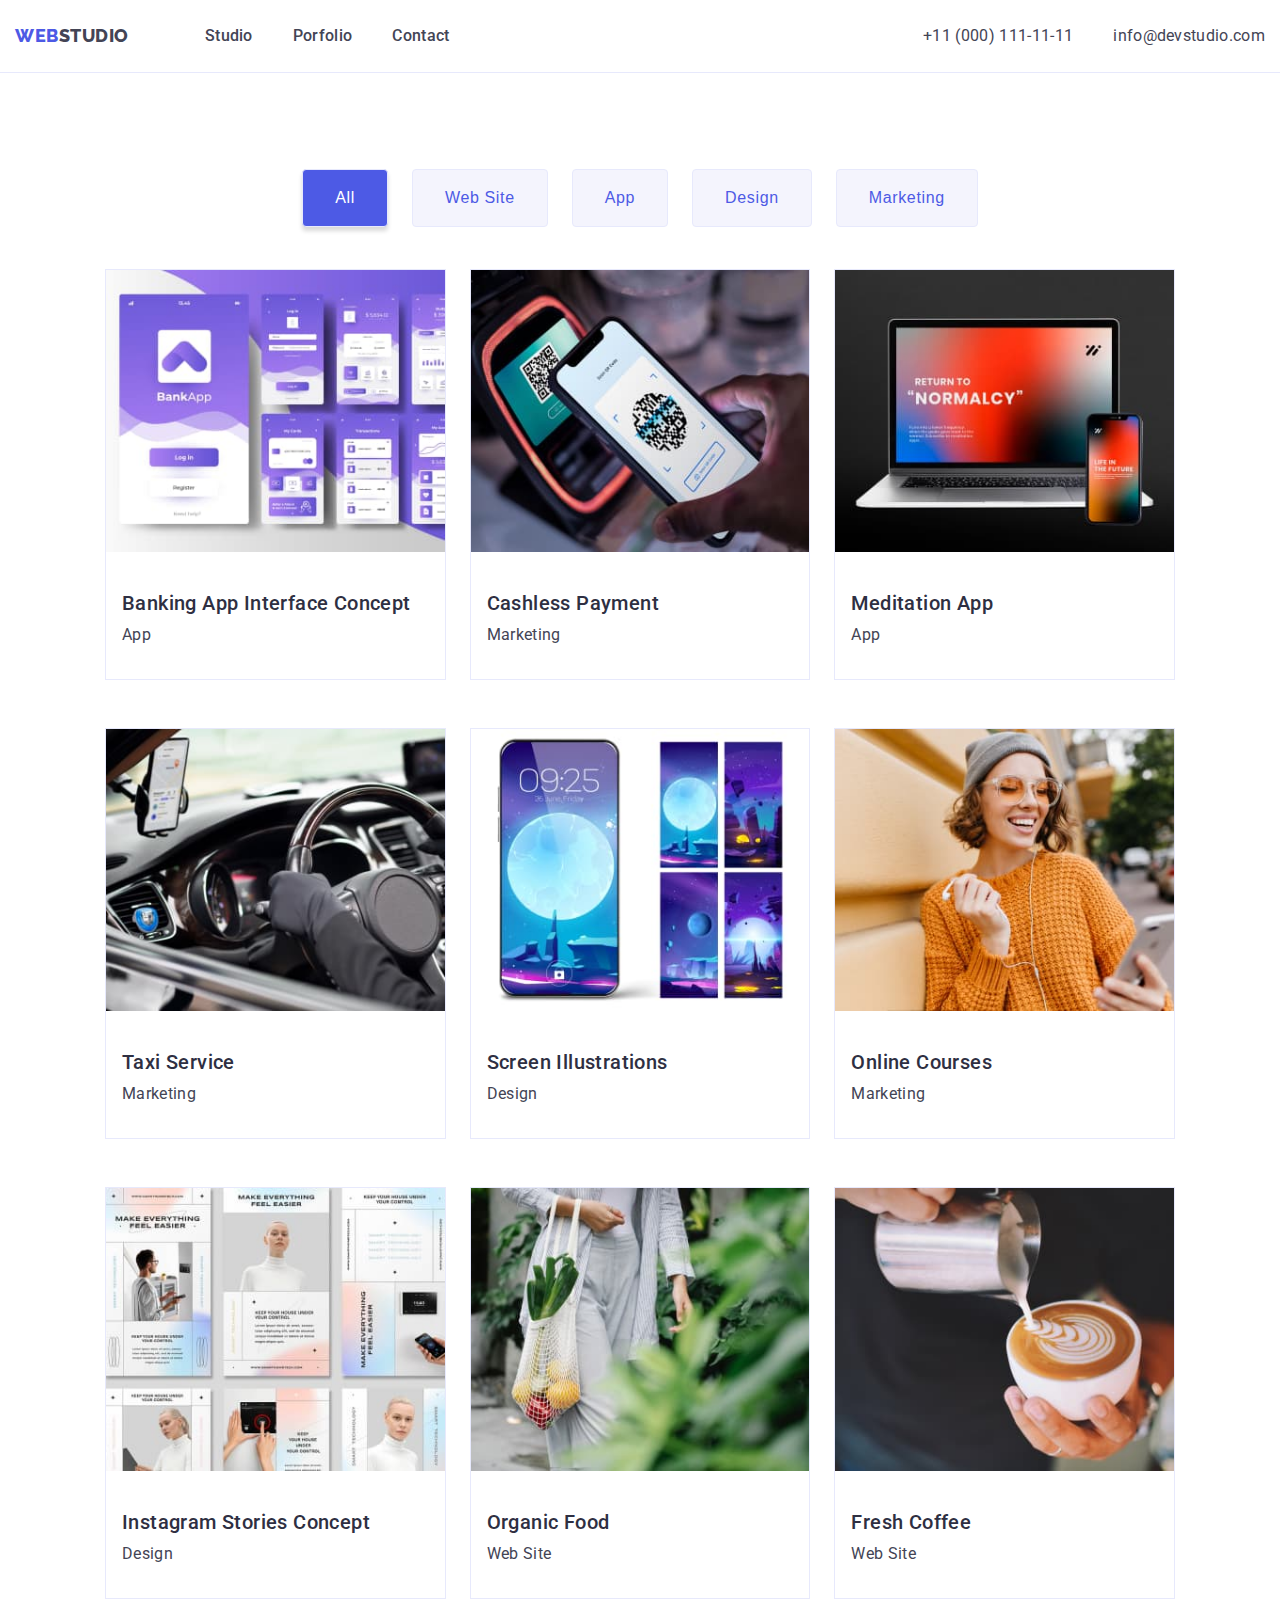
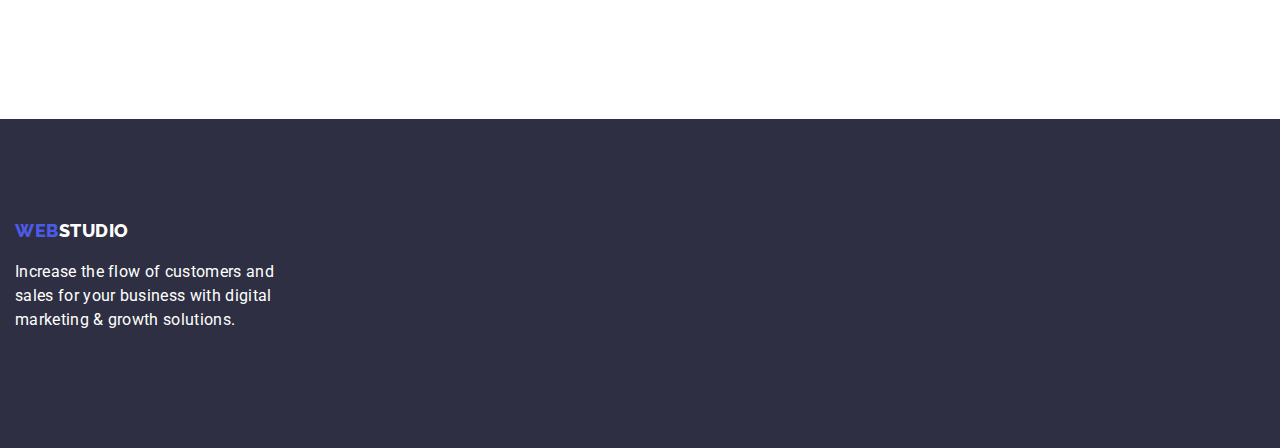
==== portfolio.html @ 7d46ec66 "GoIT markup homework 03" ====
<!DOCTYPE html>
<html lang="en">
  <head>
    <meta charset="UTF-8">
    <meta name="viewport" content="width=device-width, initial-scale=1.0">
    <meta http-equiv="x-ua-compatible" content="ie=edge">
    <title>Portfolio - Web Studio</title>
    <link rel="stylesheet" href="css/style.css">
  </head>
  <body>
    <header class="header">
      <div class="container">    
        <div class="logo">
          <a href="index.html" title="WebStudio">Web<span>Studio</span></a>
        </div>        
        <nav class="main-menu">
          <ul>
            <li><a href="index.html">Studio</a></li>
            <li><a href="portfolio.html">Porfolio</a></li>
            <li><a href="#">Contact</a></li>
          </ul>
        </nav>        
        <div class="contact-info">
          <ul>
            <li><a href="tel:+110001111111">+11 (000) 111-11-11</a></li>
            <li><a href="mailto:info@devstudio.com">info@devstudio.com</a></li>
          </ul>          
        </div>
      </div>
    </header>

    <main>      
      <section class="inner-section">
        <div class="container">
          <div class="project-button">
            <button type="button" class="active">All</button>
            <button type="button">Web Site</button>
            <button type="button">App</button>
            <button type="button">Design</button>
            <button type="button">Marketing</button>
          </div>

          <ul class="project-card-list">
            <li class="project-card-item">
              <img src="images/banking-app-interface-concept.jpg" alt="MBanking App Interface Concept" width="360" height="300">
              <div class="project-card-detail">
                <h3>Banking App Interface Concept</h3>
                <p>App</p>
              </div>
            </li>
            <li class="project-card-item">
              <img src="images/cashless-payment.jpg" alt="Cashless Payment" width="360" height="300">
              <div class=" project-card-detail">
                <h3>Cashless Payment</h3>
                <p>Marketing</p>
              </div>
            </li> 
            <li class="project-card-item">
              <img src="images/meditation-app.jpg" alt="Meditation App" width="360" height="300">
              <div class="project-card-detail">
                <h3>Meditation App</h3>
                <p>App</p>
              </div>
            </li>
            <li class="project-card-item">
              <img src="images/taxi-service.jpg" alt="Taxi Service" width="360" height="300">
              <div class="project-card-detail">
                <h3>Taxi Service</h3>
                <p>Marketing</p>
              </div>
            </li>
            <li class="project-card-item">
              <img src="images/screen-illustrations.jpg" alt="Screen Illustrations" width="360" height="300">
              <div class="project-card-detail">
                <h3>Screen Illustrations</h3>
                <p>Design </p>
              </div>
            </li>
            <li class="project-card-item">
              <img src="images/online-courses.jpg" alt="Online Courses" width="360" height="300">
              <div class="project-card-detail">
                <h3>Online Courses</h3>
                <p>Marketing</p>
              </div>
            </li>
            <li class="project-card-item">
              <img src="images/instagram-stories-concept.jpg" alt="Instagram Stories Concept" width="360" height="300">
              <div class="project-card-detail">
                <h3>Instagram Stories Concept</h3>
                <p>Design</p>
              </div>
            </li>
            <li class="project-card-item">
              <img src="images/organic-food.jpg" alt="Organic Food" width="360" height="300">
              <div class="project-card-detail">
                <h3>Organic Food </h3>
                <p>Web Site</p>
              </div>
            </li>
            <li class="project-card-item">
              <img src="images/fresh-coffee.jpg" alt="Fresh Coffee" width="360" height="300">
              <div class="project-card-detail">
                <h3>Fresh Coffee</h3>
                <p>Web Site</p>
              </div>
            </li>
          </ul>
        </div>
      </section>      
    </main>  

    <footer class="footer">
      <div class="container">
        <div class="widget">
          <div class="logo"><a href="index.html">Web<span>Studio</span></a></div>
          <p>Increase the flow of customers and sales for your business with digital marketing & growth solutions.</p>
        </div>
      </div>
    </footer>
  </body>
</html>
---- css/style.css ----
@import url('https://fonts.googleapis.com/css2?family=Raleway:wght@800&family=Roboto:wght@400;500;700;900&display=swap');

/* Global Styles */
body {
  color: #434455; 
  font-family: "Roboto", sans-serif;
  font-size: 16px;
  font-weight: 400;
  line-height: 1.5;
  margin: 0;
  padding: 0;
  letter-spacing: 0.02em;
}

/* Heading Styles */
h1, h2, h3 {
  font-weight: 700;
  line-height: 1.2;
  letter-spacing: 0.02em;
}

h1 {
  font-size: 56px;
}

h2 {
  font-size: 36px;
  text-transform: capitalize;
}

h3 {
  font-size: 20px;
  font-weight: 500;
}

/* Link Styles */
a {
  font-size: 14px;
  font-weight: 400;
  line-height: 1.3;
  letter-spacing: 0.03em;
  text-decoration-line: underline;
  color: #4D5AE5;
}
a:hover{
  color: #404BBF;
}

/* Button Styles */
button {
  padding: 19px 32px;
  border-radius: 4px;
  background-color: #4D5AE5;
  box-shadow: 0px 4px 4px rgba(0, 0, 0, 0.15);
  border: none;
  font-weight: 500;
  letter-spacing: 0.64px;
  color: #fff;
  font-size: 16px;  
}

button:hover {
  background-color: #404BBF;
}

/* Container Styles */
.container {
  max-width: 1440px;
  margin: 0 auto;
  padding: 0 15px;
}

/* Header Styles */
.header {
  padding: 8px 0;
  border-bottom: 1px solid #E7E9FC;
}

.header > .container {
  display: flex;
  justify-content: space-between;
  align-items: center;
}

/* Logo Styles */
.logo {
  margin-right: 76px;
}

.logo a {
  font-size: 18px;
  font-weight: 800;
  letter-spacing: 0.54px;
  text-transform: uppercase;
  color: #4D5AE5;
  text-decoration: none;
  font-family: "Raleway", sans-serif;
}

.logo a span {
  color: #434455;
}

/* Main Menu Styles */
.main-menu {
  flex: 1;
}

.main-menu ul {
  display: flex;
  gap: 40px;
  padding: 0;
}

.main-menu ul li {
  list-style: none;
}

.main-menu ul li a {
  font-size: 16px;
  font-weight: 500;
  letter-spacing: 0.32px;
  color: #434455;
  text-decoration: none;
}

.main-menu ul li a:hover {
color: #404BBF;
}

/* Contact Info Styles */
.contact-info ul {
  display: flex;
  gap: 40px;
}

.contact-info ul li {
  list-style: none;
}

.contact-info ul li a {
  font-size: 16px;
  font-weight: 400;
  letter-spacing: 0.32px;
  color: #434455;
  text-decoration: none;
}

.contact-info ul li a:hover {
  color: #404BBF;
  }

/* Banner Section Styles */
.banner-section {
  background-color: #2E2F42;
  height: 600px;
  display: flex;
  align-items: center;
  justify-content: center;
  flex-direction: column;
}

.banner-section h1 {
  color: #FFF;
  text-align: center;
  line-height: 1.0714;
}

/* Values Section Styles */
.values-section {
  padding: 80px 0;
}

.value-list {
  display: flex;
  gap: 24px;
  list-style: none;
  padding: 0;
}

.value-list h3 {
  margin-bottom: 8px;
  color: #2E2F42;
}
.value-list p {
  margin-top: 0;
}

/* Service Section Styles */
.services-section {
  text-align: center;
  padding: 0 0 120px;
}

.services-section h2 {
  color: #2E2F42;
  margin-top: 7px;
}

.service-list {
  display: flex;
  gap: 24px;
  padding: 0;
  margin: 70px 0 0;
}

.service-list li {
  list-style: none;
  flex: 1;
}

.service-list li img {
  width: 100%;
  height: auto;
  vertical-align: middle;
}

/* Team Section Styles */
.team-section {
  background-color: #F4F4FD;
  text-align: center;
  padding: 120px 0;
}

.team-section h2 {
  color: #2E2F42;
  margin: 0 0 70px;
}

.team-list {
  display: flex;
  gap: 24px;
  list-style: none;
  padding: 0;
  margin: 0;
}

.team-list li {
  border-radius: 4px;
  background-color: #FFF;
  box-shadow: 0px 2px 6px rgba(46, 47, 66, 0.08);
  flex: 1;
}

.team-list li img {
  width: 100%;
  height: auto;
}

.team-member {
  flex-direction: column;
  justify-content: center;
  align-items: center;
  gap: 32px;
  padding-bottom: 32px;
  display: flex;
}

.member-details h3 {
  margin: 0 0 8px;
}

.member-details p {
  margin: 0;
}

/* Footer Styles */
.footer {
  background-color: #2E2F42;
  padding: 100px 0;
  color: #fff;
}

.footer .logo span {
  color: #fff;
}

.footer .widget {
  max-width: 264px;
}

/* Inner Pages */
.inner-section{
  padding: 90px;
}

/* Fliter Menu */
.project-button{
  display: flex;
  gap: 24px;
  width: 100%;
  justify-content: center;
  margin: 6px 0 42px;
}

.project-button button {
  border-radius: 4px;
  border: 1px solid  #E7E9FC;
  background-color: #F4F4FD;
  color: #4D5AE5;
  box-shadow: none;
}

.project-button button:hover, 
.project-button button.active {
  background-color: #4D5AE5;
  box-shadow: 0px 4px 4px rgba(0, 0, 0, 0.15);
  color: #ffffff;
}

/* Portfolio Cards */
.project-card-list {
  display: flex;
  flex-wrap: wrap;
  gap: 48px 24px;
  list-style: none;
  padding: 0;
  margin: 30px 0;
}

.project-card-item {
  background-color: #FFF;
  flex-basis: calc(33.333% - 16px);
  border: 1px solid #E7E9FC;
  box-sizing: border-box;
}

.project-card-item img {
  width: 100%;
  height: auto;
}

.project-card-detail {
  padding: 32px 16px;
}

.project-card-detail h3 {
  margin: 0 0 8px;
  color: #2E2F42;
}

.project-card-detail p {
  margin: 0;
}
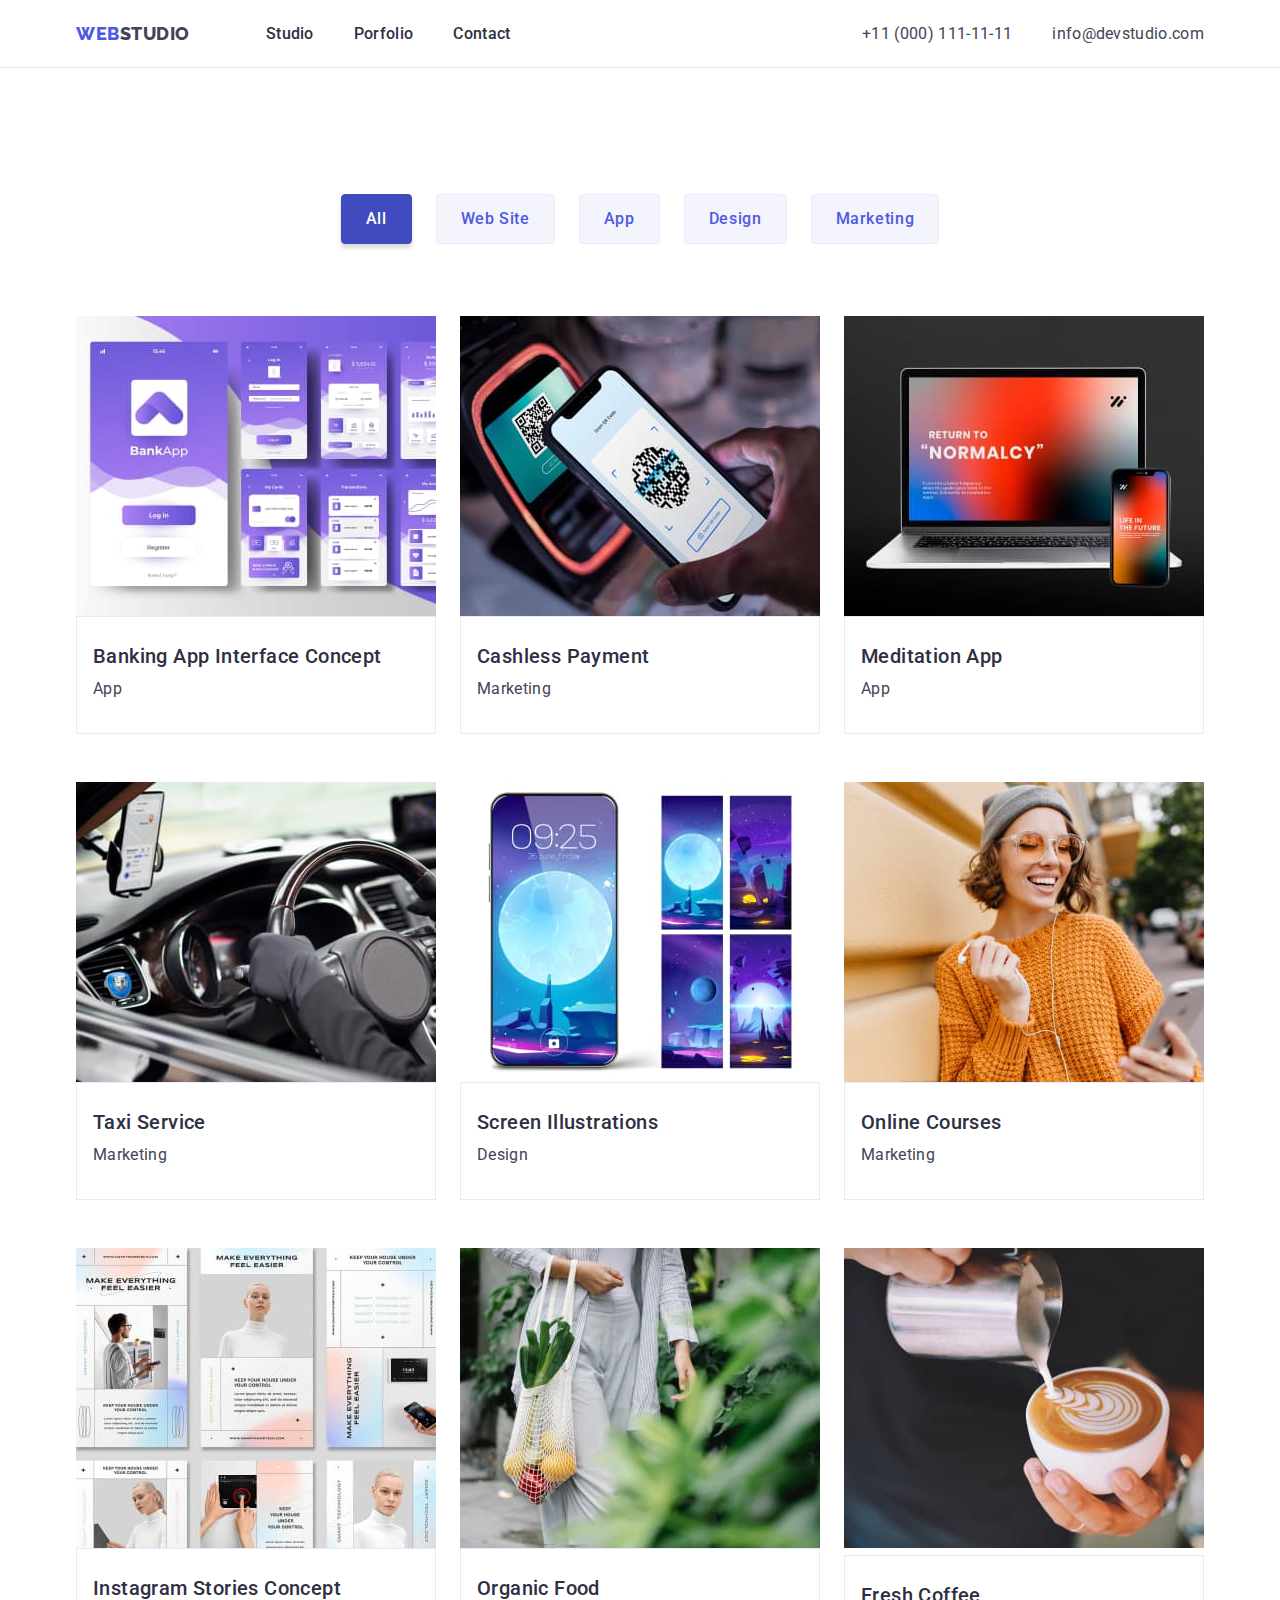
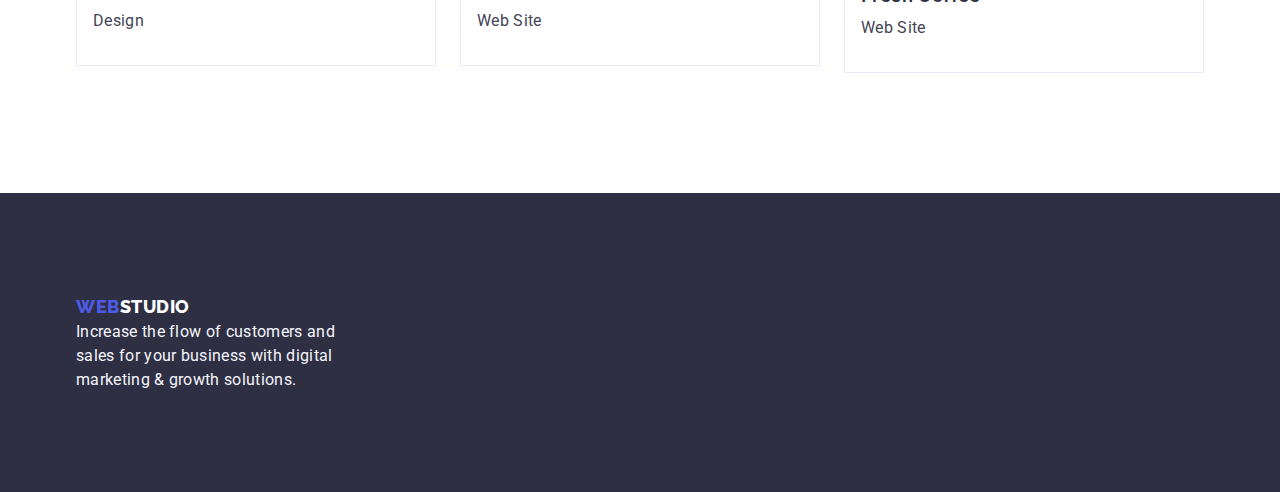
==== commit 1bcb2373: "Changes" ====
--- a/portfolio.html
+++ b/portfolio.html
@@ -4,104 +4,116 @@
     <meta charset="UTF-8">
     <meta name="viewport" content="width=device-width, initial-scale=1.0">
     <meta http-equiv="x-ua-compatible" content="ie=edge">
-    <title>Portfolio - Web Studio</title>
+    <title>Web Studio</title>
     <link rel="stylesheet" href="css/style.css">
+    <link rel="preconnect" href="https://fonts.googleapis.com">
+    <link rel="preconnect" href="https://fonts.gstatic.com" crossorigin>
+    <link href="https://fonts.googleapis.com/css2?family=Raleway:wght@800&family=Roboto:wght@100;400;500;700&display=swap" rel="stylesheet">
+    <link rel="stylesheet" href="https://cdnjs.cloudflare.com/ajax/libs/modern-normalize/2.0.0/modern-normalize.min.css" integrity="sha512-4xo8blKMVCiXpTaLzQSLSw3KFOVPWhm/TRtuPVc4WG6kUgjH6J03IBuG7JZPkcWMxJ5huwaBpOpnwYElP/m6wg==" crossorigin="anonymous" referrerpolicy="no-referrer" />
+    
+    
   </head>
   <body>
-    <header class="header">
-      <div class="container">    
-        <div class="logo">
-          <a href="index.html" title="WebStudio">Web<span>Studio</span></a>
-        </div>        
-        <nav class="main-menu">
-          <ul>
-            <li><a href="index.html">Studio</a></li>
-            <li><a href="portfolio.html">Porfolio</a></li>
-            <li><a href="#">Contact</a></li>
-          </ul>
-        </nav>        
-        <div class="contact-info">
-          <ul>
-            <li><a href="tel:+110001111111">+11 (000) 111-11-11</a></li>
-            <li><a href="mailto:info@devstudio.com">info@devstudio.com</a></li>
-          </ul>          
-        </div>
-      </div>
+    <header class="header">   
+        <nav class="nav">
+          <a class="nav-logo" href="index.html" title="WebStudio">Web<span class="logo-dark">Studio</span></a>       
+          <ul class="nav-list">
+            <li class="nav-list-item">
+              <a href="index.html" class="nav-list-item-link">Studio</a>
+            </li>
+            <li class="nav-list-item">
+              <a href="portfolio.htm" class="nav-list-item-link">Porfolio</a>
+            </li>
+            <li class="nav-list-item">
+              <a href="#" class="nav-list-item-link">Contact</a>
+            </li>
+          </ul> 
+          <address class="address">
+            <ul class="address-list">
+              <li class="address-list-item">
+                <a href="tel:+110001111111" class="address-list-item-link">+11 (000) 111-11-11</a>
+              </li>
+              <li class="address-list-item">
+                <a href="mailto:info@devstudio.com" class="address-list-item-link">info@devstudio.com</a>
+              </li>
+            </ul>  
+          </address>         
+        </nav> 
     </header>
 
     <main>      
       <section class="inner-section">
         <div class="container">
-          <div class="project-button">
-            <button type="button" class="active">All</button>
-            <button type="button">Web Site</button>
-            <button type="button">App</button>
-            <button type="button">Design</button>
-            <button type="button">Marketing</button>
+          <div class="project-nav">
+            <button type="button" class="project-nav-button active">All</button>
+            <button type="button" class="project-nav-button">Web Site</button>
+            <button type="button" class="project-nav-button">App</button>
+            <button type="button" class="project-nav-button">Design</button>
+            <button type="button" class="project-nav-button">Marketing</button>
           </div>
 
           <ul class="project-card-list">
             <li class="project-card-item">
-              <img src="images/banking-app-interface-concept.jpg" alt="MBanking App Interface Concept" width="360" height="300">
+              <img class="project-card-img" src="images/banking-app-interface-concept.jpg" alt="MBanking App Interface Concept" width="360" height="300">
               <div class="project-card-detail">
-                <h3>Banking App Interface Concept</h3>
-                <p>App</p>
+                <h3 class="project-card-title">Banking App Interface Concept</h3>
+                <p class="project-card-category">App</p>
               </div>
             </li>
             <li class="project-card-item">
-              <img src="images/cashless-payment.jpg" alt="Cashless Payment" width="360" height="300">
-              <div class=" project-card-detail">
-                <h3>Cashless Payment</h3>
-                <p>Marketing</p>
+              <img class="project-card-img" src="images/cashless-payment.jpg" alt="Cashless Payment" width="360" height="300">
+              <div class="project-card-detail">
+                <h3 class="project-card-title">Cashless Payment</h3>
+                <p class="project-card-category">Marketing</p>
               </div>
             </li> 
             <li class="project-card-item">
-              <img src="images/meditation-app.jpg" alt="Meditation App" width="360" height="300">
+              <img class="project-card-img" src="images/meditation-app.jpg" alt="Meditation App" width="360" height="300">
               <div class="project-card-detail">
-                <h3>Meditation App</h3>
-                <p>App</p>
+                <h3 class="project-card-title">Meditation App</h3>
+                <p class="project-card-category">App</p>
               </div>
             </li>
             <li class="project-card-item">
-              <img src="images/taxi-service.jpg" alt="Taxi Service" width="360" height="300">
+              <img class="project-card-img" src="images/taxi-service.jpg" alt="Taxi Service" width="360" height="300">
               <div class="project-card-detail">
-                <h3>Taxi Service</h3>
-                <p>Marketing</p>
+                <h3 class="project-card-title">Taxi Service</h3>
+                <p class="project-card-category">Marketing</p>
               </div>
             </li>
             <li class="project-card-item">
-              <img src="images/screen-illustrations.jpg" alt="Screen Illustrations" width="360" height="300">
+              <img class="project-card-img" src="images/screen-illustrations.jpg" alt="Screen Illustrations" width="360" height="300">
               <div class="project-card-detail">
-                <h3>Screen Illustrations</h3>
-                <p>Design </p>
+                <h3 class="project-card-title">Screen Illustrations</h3>
+                <p class="project-card-category">Design </p>
               </div>
             </li>
             <li class="project-card-item">
-              <img src="images/online-courses.jpg" alt="Online Courses" width="360" height="300">
+              <img class="project-card-img" src="images/online-courses.jpg" alt="Online Courses" width="360" height="300">
               <div class="project-card-detail">
-                <h3>Online Courses</h3>
-                <p>Marketing</p>
+                <h3 class="project-card-title">Online Courses</h3>
+                <p class="project-card-category">Marketing</p>
               </div>
             </li>
             <li class="project-card-item">
-              <img src="images/instagram-stories-concept.jpg" alt="Instagram Stories Concept" width="360" height="300">
+              <img  class="project-card-img"src="images/instagram-stories-concept.jpg" alt="Instagram Stories Concept" width="360" height="300">
               <div class="project-card-detail">
-                <h3>Instagram Stories Concept</h3>
-                <p>Design</p>
+                <h3 class="project-card-title">Instagram Stories Concept</h3>
+                <p class="project-card-category">Design</p>
               </div>
             </li>
             <li class="project-card-item">
-              <img src="images/organic-food.jpg" alt="Organic Food" width="360" height="300">
+              <img class="project-card-img" src="images/organic-food.jpg" alt="Organic Food" width="360" height="300">
               <div class="project-card-detail">
-                <h3>Organic Food </h3>
-                <p>Web Site</p>
+                <h3 class="project-card-title">Organic Food </h3>
+                <p class="project-card-category">Web Site</p>
               </div>
             </li>
-            <li class="project-card-item">
+            <li class="project-card-img" class="project-card-item">
               <img src="images/fresh-coffee.jpg" alt="Fresh Coffee" width="360" height="300">
               <div class="project-card-detail">
-                <h3>Fresh Coffee</h3>
-                <p>Web Site</p>
+                <h3 class="project-card-title">Fresh Coffee</h3>
+                <p class="project-card-category">Web Site</p>
               </div>
             </li>
           </ul>
@@ -112,8 +124,8 @@
     <footer class="footer">
       <div class="container">
         <div class="widget">
-          <div class="logo"><a href="index.html">Web<span>Studio</span></a></div>
-          <p>Increase the flow of customers and sales for your business with digital marketing & growth solutions.</p>
+          <a href="index.html" class="widget-logo">Web<span class="logo-white">Studio</span></a>
+          <p class="widget-description">Increase the flow of customers and sales for your business with digital marketing & growth solutions.</p>
         </div>
       </div>
     </footer>
--- a/css/style.css
+++ b/css/style.css
@@ -1,158 +1,126 @@
-@import url('https://fonts.googleapis.com/css2?family=Raleway:wght@800&family=Roboto:wght@400;500;700;900&display=swap');
+:root {
+  --iris:  #4d5ae5; 
+  --navyblue: #2e2f42;
+  --black: black; 
+  --ocean: #404bbf;
+  --white: #ffffff;
+  --slate: #434455;
+  --cornflower:  #e7e9fc;
+  --lightslate: #8e8f99;
+  --grey: #2e2f42;
+  --dairy: #fcfcfc;
+  --cloud: #f4f4fd;
+  --green: #31d0aa;
+  --navybluemodal: #2e2f42;  
+}
+
+*{
+  margin: 0;
+  padding: 0;
+  box-sizing: border-box;
+}
 
 /* Global Styles */
 body {
-  color: #434455; 
+  color: var(--slate); 
   font-family: "Roboto", sans-serif;
   font-size: 16px;
+  font-style: normal;
   font-weight: 400;
   line-height: 1.5;
-  margin: 0;
-  padding: 0;
-  letter-spacing: 0.02em;
-}
-
-/* Heading Styles */
-h1, h2, h3 {
-  font-weight: 700;
-  line-height: 1.2;
-  letter-spacing: 0.02em;
-}
-
-h1 {
-  font-size: 56px;
-}
-
-h2 {
-  font-size: 36px;
-  text-transform: capitalize;
-}
-
-h3 {
-  font-size: 20px;
-  font-weight: 500;
-}
-
-/* Link Styles */
+}
+
+ul{
+  list-style: none;
+}
+
 a {
-  font-size: 14px;
-  font-weight: 400;
-  line-height: 1.3;
-  letter-spacing: 0.03em;
-  text-decoration-line: underline;
-  color: #4D5AE5;
-}
-a:hover{
-  color: #404BBF;
-}
-
-/* Button Styles */
+  text-decoration: none;
+}
+
 button {
-  padding: 19px 32px;
-  border-radius: 4px;
-  background-color: #4D5AE5;
-  box-shadow: 0px 4px 4px rgba(0, 0, 0, 0.15);
-  border: none;
-  font-weight: 500;
-  letter-spacing: 0.64px;
-  color: #fff;
-  font-size: 16px;  
-}
-
-button:hover {
-  background-color: #404BBF;
-}
+  border: unset;
+  font-family: inherit; 
+  outline: none;
+  cursor: pointer;
+}
+
 
 /* Container Styles */
 .container {
-  max-width: 1440px;
+  max-width: 1158px;
   margin: 0 auto;
   padding: 0 15px;
 }
 
 /* Header Styles */
-.header {
-  padding: 8px 0;
-  border-bottom: 1px solid #E7E9FC;
-}
-
-.header > .container {
+.header { 
+  padding: 20px 0;
+  background-color: var(--white);
+  border-bottom: 1px solid var(--cornflower);
+}
+
+.nav {
   display: flex;
   justify-content: space-between;
   align-items: center;
+  max-width: 1158px;
+  margin: 0 auto;
+  padding: 0 15px;
 }
 
 /* Logo Styles */
-.logo {
+.nav-logo {
   margin-right: 76px;
-}
-
-.logo a {
   font-size: 18px;
   font-weight: 800;
   letter-spacing: 0.54px;
   text-transform: uppercase;
-  color: #4D5AE5;
-  text-decoration: none;
+  color: var(--iris);
   font-family: "Raleway", sans-serif;
 }
 
-.logo a span {
-  color: #434455;
-}
-
-/* Main Menu Styles */
-.main-menu {
+.logo-dark {
+  color: var(--slate);
+}
+
+/* Main Nav Styles */
+.nav-list {
   flex: 1;
-}
-
-.main-menu ul {
   display: flex;
   gap: 40px;
-  padding: 0;
-}
-
-.main-menu ul li {
-  list-style: none;
-}
-
-.main-menu ul li a {
-  font-size: 16px;
-  font-weight: 500;
-  letter-spacing: 0.32px;
-  color: #434455;
-  text-decoration: none;
-}
-
-.main-menu ul li a:hover {
-color: #404BBF;
+}
+
+.nav-list-item-link {  
+  color: var(--navyblue);
+  font-size: 16px;
+  font-weight: 500;
+  line-height: 1.3;
+  letter-spacing: 0.32px;
+}
+.address-list-item .link:hover,
+.nav-list-item-link:hover {
+  color: var(--ocean);
 }
 
 /* Contact Info Styles */
-.contact-info ul {
+.address-list{
   display: flex;
   gap: 40px;
 }
 
-.contact-info ul li {
-  list-style: none;
-}
-
-.contact-info ul li a {
-  font-size: 16px;
-  font-weight: 400;
-  letter-spacing: 0.32px;
-  color: #434455;
-  text-decoration: none;
-}
-
-.contact-info ul li a:hover {
-  color: #404BBF;
-  }
-
-/* Banner Section Styles */
-.banner-section {
-  background-color: #2E2F42;
+.address-list-item-link {
+  color: var(--slate);  
+  font-size: 16px;
+  font-weight: 400;
+  line-height: 1.3;
+  letter-spacing: 0.32px;  
+  font-style: normal;
+}
+
+/* Hero Styles */
+.hero{
+  background-color: var(--navyblue);
   height: 600px;
   display: flex;
   align-items: center;
@@ -160,94 +128,103 @@
   flex-direction: column;
 }
 
-.banner-section h1 {
-  color: #FFF;
-  text-align: center;
-  line-height: 1.0714;
-}
-
-/* Values Section Styles */
-.values-section {
-  padding: 80px 0;
-}
-
-.value-list {
+.hero-title {
+  margin-bottom: 48px;
+  color: var(--white);
+  text-align: center;
+  font-family: inherit;
+  font-size: 56px;
+  font-weight: 700;
+  line-height: 1.0714; 
+  letter-spacing: 1.12px;
+}
+.hero-cta{
+  letter-spacing: 0.64px;
+  color: var(--white);
+  font-size: 16px;  
+  padding: 19px 32px;
+  border-radius: 4px;
+  background-color: var(--iris);
+  box-shadow: 0px 4px 4px rgba(0, 0, 0, 0.15);
+}
+.hero-cta:hover {
+  background-color: var(--ocean);
+}
+
+/* Feature Styles */
+.feature {
+  padding: 120px 0;
+}
+
+.feature-list {
   display: flex;
   gap: 24px;
-  list-style: none;
-  padding: 0;
-}
-
-.value-list h3 {
+}
+
+.feature-title {
   margin-bottom: 8px;
-  color: #2E2F42;
-}
-.value-list p {
-  margin-top: 0;
-}
-
-/* Service Section Styles */
-.services-section {
-  text-align: center;
-  padding: 0 0 120px;
-}
-
-.services-section h2 {
-  color: #2E2F42;
+  color: var(--navyblue);
+  font-size: 20px;
+  font-weight: 500;
+  line-height: 1.2; 
+  letter-spacing: 0.4px;
+}
+
+.feature-decription{
+  font-size: 16px;
+  font-weight: 400;
+  line-height: 1.5; 
+  letter-spacing: 0.32px;
+}
+
+/* Services Styles */
+.services {
+  text-align: center;
+  padding:0 0 120px;
+}
+
+.services-title {
+  color: var(--navyblue);
   margin-top: 7px;
-}
-
-.service-list {
+  font-size: 36px;
+  font-weight: 700;
+  line-height: 1.1111; 
+  letter-spacing: 0.72px;
+  text-transform: capitalize;
+}
+
+.services-list {
   display: flex;
   gap: 24px;
-  padding: 0;
   margin: 70px 0 0;
 }
 
-.service-list li {
-  list-style: none;
+.services-list-item {
   flex: 1;
 }
 
-.service-list li img {
-  width: 100%;
-  height: auto;
-  vertical-align: middle;
-}
-
-/* Team Section Styles */
-.team-section {
-  background-color: #F4F4FD;
+/* Team Styles */
+.team{
+  background-color: var(--cloud);
   text-align: center;
   padding: 120px 0;
 }
 
-.team-section h2 {
-  color: #2E2F42;
+.team-title {
+  color: var(--navyblue);
   margin: 0 0 70px;
 }
 
 .team-list {
   display: flex;
   gap: 24px;
-  list-style: none;
-  padding: 0;
-  margin: 0;
-}
-
-.team-list li {
+}
+
+.team-list-item {
   border-radius: 4px;
-  background-color: #FFF;
+  background-color: var(--white);
   box-shadow: 0px 2px 6px rgba(46, 47, 66, 0.08);
   flex: 1;
-}
-
-.team-list li img {
-  width: 100%;
-  height: auto;
-}
-
-.team-member {
   flex-direction: column;
   justify-content: center;
   align-items: center;
@@ -256,89 +233,122 @@
   display: flex;
 }
 
-.member-details h3 {
+.member-name {
   margin: 0 0 8px;
-}
-
-.member-details p {
-  margin: 0;
-}
-
-/* Footer Styles */
-.footer {
-  background-color: #2E2F42;
-  padding: 100px 0;
-  color: #fff;
-}
-
-.footer .logo span {
-  color: #fff;
-}
-
-.footer .widget {
-  max-width: 264px;
-}
-
-/* Inner Pages */
-.inner-section{
-  padding: 90px;
-}
-
-/* Fliter Menu */
-.project-button{
+  color: var(--navyblue);
+  text-align: center;
+  font-size: 20px;
+  font-weight: 500;
+  line-height: 1.2;
+  letter-spacing: 0.4px;
+}
+.menber-position{
+  color: var(--slate );
+  text-align: center;
+  font-size: 16px;
+  font-weight: 400;
+  line-height: 1.5; 
+  letter-spacing: 0.32px;
+}
+
+/* portfolio Page */
+
+
+.inner-section {
+  padding: 120px 0;
+}
+.project-nav{
   display: flex;
   gap: 24px;
   width: 100%;
   justify-content: center;
-  margin: 6px 0 42px;
-}
-
-.project-button button {
+  margin: 6px 0 72px;
+}
+.project-nav-button{
+  color: var(--iris);
+  background-color: var(--cloud);
   border-radius: 4px;
-  border: 1px solid  #E7E9FC;
-  background-color: #F4F4FD;
-  color: #4D5AE5;
-  box-shadow: none;
-}
-
-.project-button button:hover, 
-.project-button button.active {
-  background-color: #4D5AE5;
+  border: 1px solid var(--cornflower);
+  padding: 12px 24px;
+  font-size: 16px;
+  font-style: normal;
+  font-weight: 500;
+  line-height: 24px; 
+  letter-spacing: 0.64px;
+  outline: none;
+}
+
+.project-nav-button:hover,
+.project-nav-button.active{
+  background-color: var(--ocean);
+  border-color: var(--ocean);
+  color: var(--white);
   box-shadow: 0px 4px 4px rgba(0, 0, 0, 0.15);
-  color: #ffffff;
-}
-
-/* Portfolio Cards */
+}
+
+/* Project Card */
 .project-card-list {
   display: flex;
   flex-wrap: wrap;
   gap: 48px 24px;
-  list-style: none;
-  padding: 0;
-  margin: 30px 0;
 }
 
 .project-card-item {
+
+}
+
+.project-card-img {
+  vertical-align: middle;
+}
+
+.project-card-detail {
+  padding: 27px 16px 32px;
   background-color: #FFF;
-  flex-basis: calc(33.333% - 16px);
   border: 1px solid #E7E9FC;
-  box-sizing: border-box;
-}
-
-.project-card-item img {
-  width: 100%;
-  height: auto;
-}
-
-.project-card-detail {
-  padding: 32px 16px;
-}
-
-.project-card-detail h3 {
-  margin: 0 0 8px;
-  color: #2E2F42;
-}
-
-.project-card-detail p {
-  margin: 0;
+}
+
+.project-card-title{
+  color: var(--navyblue);  
+  font-size: 20px;
+  font-weight: 500;
+  line-height: 24px;
+  letter-spacing: 0.4px;
+  margin-bottom: 9px;
+}
+
+.project-card-category{
+  color: var(--slate);
+  font-size: 16px;
+  font-weight: 400;
+  line-height: 24px; 
+  letter-spacing: 0.32px;
+}
+
+/* Footer Styles */
+.footer {
+  background-color: var(--navyblue);
+  padding: 100px 0;
+  color: var(--white);
+}
+
+.widget {
+  max-width: 264px;
+}
+.widget-logo {
+  font-size: 18px;
+  font-weight: 800;
+  letter-spacing: 0.54px;
+  text-transform: uppercase;
+  color: var(--iris);
+  font-family: "Raleway", sans-serif;
+}
+.widget-description{
+  color: var(--cloud);
+  font-size: 16px;
+  font-weight: 400;
+  line-height: 1.5; 
+  letter-spacing: 0.32px;
+}
+.logo-white {
+  color: var(--white);
 }